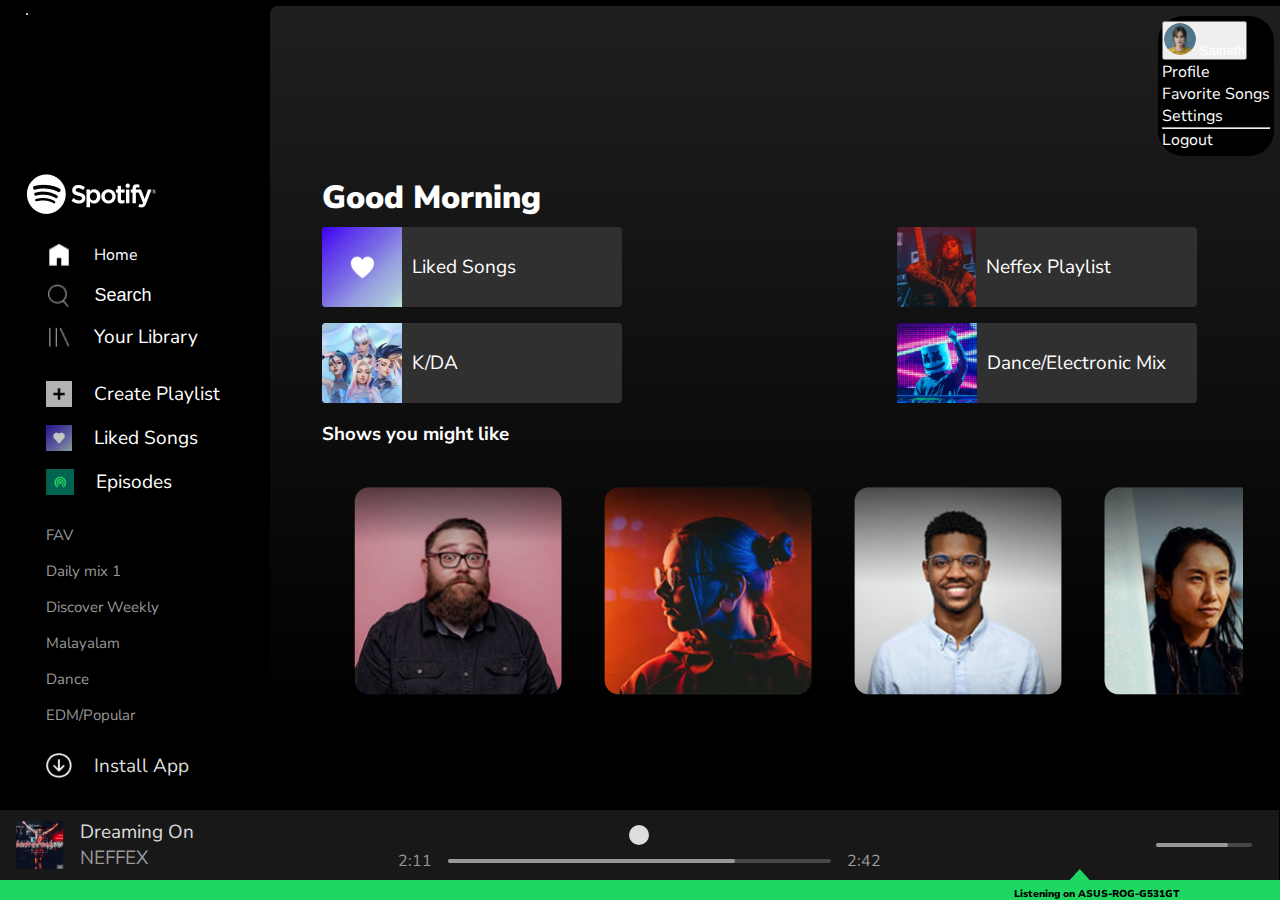
==== index.html @ b9960f8c "added file" ====
<!DOCTYPE html>
<html lang="en">

<head>
  <meta charset="UTF-8" />
  <meta name="viewport" content="width=device-width, initial-scale=1.0" />
  <title>Spotify - Web Player: Music for everyone</title>
  <link rel="icon" type="Image/x-icon"
    href="[data-uri]">
  <link rel="stylesheet" href="./style.css" />
  <meta name="description" content="Spotify is a digital music service that gives you access to millions of songs.">
  <link href="https://cdn.jsdelivr.net/npm/bootstrap@5.0.2/dist/css/bootstrap.min.css" rel="stylesheet"
    integrity="sha384-EVSTQN3/azprG1Anm3QDgpJLIm9Nao0Yz1ztcQTwFspd3yD65VohhpuuCOmLASjC" crossorigin="anonymous">
</head>

<body>
  <div class="main-conatiner">
    <!-- side-bar section -->
    <div class="side-bar">
      <div class="side-bar-content" style="overflow: scroll;">
        <hr><br><br><br>
        <!-- spotify logo -->
        <div class="spotify-logo">
          <a href="#"><br><br><br>
            <img src="Assests/Slogo.png" alt="Spotify logo" />
          </a>
        </div>
        <!-- home-search-library -->
        <div class="nav-item nav-line-seperation" style="cursor: pointer;">
          <div class="logo-flex">
            <img src="Assests/home.png" alt="" />Home
            <!-- <p>Home</p> -->
          </div>

          <div class="logo-flex">
            <img src="Assests/Search.png" alt="search-icon" />
            <input type="text" placeholder="Search" id="Search-bar" />
          </div>

          <div class="logo-flex">
            <img src="Assests/library.png" alt="Music library section" />
            <p>Your Library</p>
          </div>
        </div>
        <!-- list-song-episode -->
        <div class="nav-item nav-line-seperation" style="cursor: pointer;">
          <div class="logo-flex">
            <img src="Assests/plus.png" alt="add button" />
            <p>Create Playlist</p>
          </div>
          <div class="logo-flex">
            <img src="Assests/littleheart.png" alt="liked songs" />
            <p>Liked Songs</p>
          </div>
          <div class="logo-flex">
            <img src="Images/spotify-music-podcast.jpg" alt="podcast" />
            <p>Episodes</p>
          </div>
        </div>
        <!-- nav-list -->
        <div class="side-list">
          <ul class="nav-line-seperation">
            <li>FAV</li>
            <li>Daily mix 1</li>
            <li>Discover Weekly</li>
            <li>Malayalam</li>
            <li>Dance</li>
            <li>EDM/Popular</li>
          </ul>
        </div>
        <!-- install-section -->
        <div class="logo">
          <img src="Images/Install.png" alt="install" />
          <p>Install App</p>
        </div>
      </div>
    </div>

    <!-- ------------------------- -->
    <!-- main-content-area -->

    <div class="content-area">
      <!-- profile-header area -->
      <div class="profile-header">
        <div class="main-arrow">
          <i class="fa-solid fa-chevron-left arrow" style="font-size: x-large; cursor: pointer; color: #999;"></i>
          <i class="fa-solid fa-chevron-right arrow" style="font-size: x-large; cursor: pointer; color: #999;"></i>
        </div>
        <div class="main-profile">
          <div class="dropdown">
            <button class="btn dropdown-toggle" style="color: white;" type="button" id="dropdownMenuButton2"
              data-bs-toggle="dropdown" aria-expanded="false">
              <img src="Images/profile.png" style="height: 2rem; width: 2rem; margin-left: 0;" alt="profile picture" />
              Sainath
            </button>
            <ul class="dropdown-menu dropdown-menu-dark" aria-labelledby="dropdownMenuButton2">
              <li><a class="dropdown-item" href="#">Profile</a></li>
              <li><a class="dropdown-item" href="#">Favorite Songs</a></li>
              <li><a class="dropdown-item" href="#">Settings</a></li>
              <li>
                <hr class="dropdown-divider">
              </li>
              <li><a class="dropdown-item" href="#">Logout</a></li>
            </ul>
          </div>
        </div>
      </div>
      <!-- playlist and artist area -->
      <div class="playlist-artist-area">
        <!-- playlist area -->
        <h1>Good Morning</h1>
        <div class="playlist-area">
          <div class="playlist">
            <img src="Images/bigHeart.png" alt="liked songs" />
            <a style="text-decoration: none;" href="./playlist.html">
              <p style="color: #ffffff;">Liked Songs</p>
            </a>
          </div>

          <div class="playlist">
            <img src="Images/Group 1.png" alt="playlist-1" />
            <a style="text-decoration: none;" href="./album.html">
              <p style="color: #ffffff;">Neffex Playlist</p>
            </a>
          </div>

          <div class="playlist">
            <img src="Images/Anime.png" alt="playlist-2" />
            <a style="text-decoration: none;" href="./album.html">
              <p style="color: #ffffff;">K/DA</p>
            </a>
          </div>

          <div class="playlist">
            <img src="Images/Marshmellow.png" alt="playlist-3" />
            <a style="text-decoration: none;" href="./album.html">
              <p style="color: #ffffff;">Dance/Electronic Mix</p>
            </a>
          </div>
        </div>

        <!-- artist area -->
        <div class="artist-area">
          <div class="show-head">
            <h3>Shows you might like</h3>
            <p style="cursor: pointer;">SEE ALL</p>
          </div>
          <div class="shows-you-might-like">
            <div class="shows">
              <img src="Images/Weekly.png" alt="show-1" />
              <h4>Weekly motivation</h4>
              <h5>Ben lana scot</h5>
            </div>

            <div class="shows">
              <img src="Images/Meditation.png" alt="show-1" />
              <h4>Meditation Self</h4>
              <h5>Ibn Hussain Aleen </h5>
            </div>

            <div class="shows">
              <img src="Images/Words.png" alt="show-1" />
              <h4>Words Beyond Act...</h4>
              <h5>Samuel Scott</h5>
            </div>
            <div class="shows">
              <img src="Images/Alexa.png" alt="show-1" />
              <h4>The Alexa Show</h4>
              <h5>Adriana Tom</h5>
            </div>

            <div class="shows">
              <img src="Images/Mine.jpeg" alt="show-1" />
              <h4>Make You Mine</h4>
              <h5>Public</h5>
            </div>

            <div class="shows">
              <img src="Images/Atlantis.jpeg" alt="show-1" />
              <h4>Atlantis</h4>
              <h5>Seafret</h5>
            </div>
            <div class="shows">
              <img src="Images/Bones.jpeg" alt="show-1" />
              <h4>Bones</h4>
              <h5>Imagine Dragon</h5>
            </div>

            <div class="shows">
              <img src="Images/beliver.jpeg" alt="show-1" />
              <h4>Believer</h4>
              <h5>Imagine Dragon</h5>
            </div>

            <div class="shows">
              <img src="Images/free.jpeg" alt="show-1" />
              <h4>FREE.K</h4>
              <h5>Pitbull</h5>
            </div>
            <div class="shows">
              <img src="Images/hard.jpeg" alt="show-1" />
              <h4>Play Hard</h4>
              <h5>David Guetta</h5>
            </div>
            <div class="shows">
              <img src="Images/cheat.jpeg" alt="show-1" />
              <h4>Sex</h4>
              <h5>Cheat Codes</h5>
            </div>

            <div class="shows">
              <img src="Images/hentai.jpeg" alt="show-1" />
              <h4>Hentai Bitch</h4>
              <h5>Kodam</h5>
            </div>
          </div>
        </div>

        <br />
        <br />
        <br />
        <br />
        <br />
        <br />
        <br />
      </div>
    </div>
  </div>

  <!-- --------------------------- -->
  <!-- bottom-music player -->
  <div class="music-player">
    <div class="song-bar">
      <div class="song-infos">
        <div class="image-container">
          <img src="Images/DreamingOn.png" alt="" />
        </div>
        <div class="song-description">
          <p class="title">Dreaming On</p>
          <p class="artist">NEFFEX</p>
        </div>
      </div>
      <div class="icons">
        <img src="Images/greenheart.png" alt="" />
      </div>
    </div>
    <div class="progress-controller">
      <div class="control-buttons">
        <i class="fas fa-random"></i>
        <i class="fas fa-step-backward"></i>
        <i class="fa-solid fa-play play-pause"></i>
        <i class="fas fa-step-forward"></i>
        <i class="fa-solid fa-repeat fa-beat"></i>
      </div>
      <div class="progress-container">
        <span>2:11</span>
        <div class="progress-bar">
          <div class="progress"></div>
        </div>
        <span>2:42</span>
      </div>
    </div>
    <div class="other-features">
      <i class="fa-solid fa-microphone"></i>
      <i class="fa-solid fa-headphones"></i>
      <i class="fa-solid fa-laptop text-success"></i>
      <i class="fa-solid fa-volume-high"></i>
      <div class="volume-bar">
        <div class="progress-bar">
          <div class="progress"></div>
        </div>
        <i class="fa-sharp fa-solid fa-up-right-and-down-left-from-center"></i>
      </div>
    </div>
  </div>

  <div class="vector">
    <img src="Images/Vector 1.png" alt="vector-icon" />
  </div>

  <div class="footer">
    <div class="link-playlist">
    </div>
    <div class="final-footer">
      <i class="fa-solid fa-volume-high"></i>
      <a href="playlist.html" target="_blank">
        <h5 class="fw-bold text-align-center"
          style="align-items: center; margin-top: 3%; font-weight: 900; margin-left: .5rem;">Listening on
          ASUS-ROG-G531GT</h5>
      </a>
    </div>
  </div>
  <script src="https://kit.fontawesome.com/0b381e01ab.js" crossorigin="anonymous"></script>
  <script src="https://cdn.jsdelivr.net/npm/@popperjs/core@2.9.2/dist/umd/popper.min.js"
    integrity="sha384-IQsoLXl5PILFhosVNubq5LC7Qb9DXgDA9i+tQ8Zj3iwWAwPtgFTxbJ8NT4GN1R8p"
    crossorigin="anonymous"></script>
  <script src="https://cdn.jsdelivr.net/npm/bootstrap@5.0.2/dist/js/bootstrap.min.js"
    integrity="sha384-cVKIPhGWiC2Al4u+LWgxfKTRIcfu0JTxR+EQDz/bgldoEyl4H0zUF0QKbrJ0EcQF"
    crossorigin="anonymous"></script>
</body>

</html>
---- style.css ----
@import url('https://fonts.googleapis.com/css2?family=Nunito+Sans:opsz,wght@6..12,300;6..12,400&display=swap');


* {
  margin: 0;
  padding: 0;
  box-sizing: border-box !important;
}

:root {
  --dark: #000;
  --light-gary: rgb(36, 36, 36);
  --dark-gray: rgb(33, 33, 33);
  --gray-text: rgb(159, 159, 159);
  --light: rgb(255, 255, 255);
}

ul {
  list-style: none;
  list-style-position: outside;
}

p {
  /* font-size: 2vh; */
  font-size: 19px;
  font-weight: 400;
}

body,
html {
  height: 100%;
  background-color: var(--dark);
  color: var(--light) !important;

  font-family: 'Nunito Sans', sans-serif !important;
  display: flex !important;
  flex-direction: column !important;
  overflow: hidden !important;
}

a {
  color: var(--light);
  text-decoration: none;
}

.main-conatiner {
  display: flex;
  gap: 0.5rem;
  flex: 1;
  background-color: var(--dark);
  padding: 0.4rem;
  overflow: hidden;
  /* div which are inside container will have overflow */
}

/* ------------------------------- */
/* Side - Bar */


.side-bar {
  height: 89vh;
  width: 20vw;
  background-color: var(--dark);
  border-radius: 0.5rem;
  padding-left: 20px;
}

.side-bar-content {
  height: 98%;
  display: flex;
  flex-direction: column;
  align-items: flex-start;
  justify-content: space-around;

  margin-bottom: rem;


}

input {
  outline: none;
  border: none;
  display: block;
  background: black;
  overflow: visible;
  color: white;
  font-size: 18px;

}

input::placeholder {
  color: white;
  font-weight: 400;
}

/* spotify-logo */
.spotify-logo>img {
  height: 3.1rem;
  padding-left: 10px;
}

/* side-bar-logo and Heading */
.nav-item {
  width: 100%;
}

.logo-flex {
  display: flex;
  justify-content: start;
  align-items: center;
  padding: 6px 0px 6px 20px;
}

.logo-flex>img {
  height: 1.6rem;
  margin-right: 1.4rem;
}

.logo-flex:hover {
  background-color: var(--dark-gray);
}

.nav-line-seperation {
  line-height: 2rem;
}


.nav-item {
  width: 100%;
}

.logo {
  display: flex;
  justify-content: start;
  align-items: center;
  padding: 6px 0px 6px 20px;
  cursor: pointer;
  color: #ddd;
}

.logo:hover {
  color: white;
}

.logo>img {
  height: 1.6rem;
  margin-right: 1.4rem;
  cursor: pointer;
  color: #999;
}

.logo>img:hover {
  color: white;
}

/* nav-list */

.side-list>ul>li {
  padding: 2px 0px 2px 20px;
  font-size: 15px;
  font-weight: 400;
  color: #999;
  cursor: pointer;
}

.side-list>ul>li:hover {
  color: white;
}



/* -------------------------------------- */
/* Main-section */


.content-area {
  width: 80vw;
  height: 80%;
  display: flex;
  flex-direction: column;
  justify-content: start;
  align-items: center;
  border-radius: 0.5rem;
  background: linear-gradient(to bottom, rgb(32, 31, 31), black);

}

.content-area ::-webkit-scrollbar {
  display: none;
  ;
}

/* profile-header */

.profile-header {
  display: flex;
  flex-direction: row;
  align-items: center;
  justify-content: space-between;
  background: none;
  width: 96%;
  margin-top: 10px;
}

.main-profile {
  display: flex;
  align-items: center;
  background-color: var(--dark);
  padding: 5px 4px;
  gap: 10px;
  border-radius: 25px;
}

.main-profile img {
  border-radius: 50%;
}

.arrow {
  background-color: black;
  border-radius: 50%;
  width: 1.5rem;
  height: 1.5rem;
  text-align: center;
  text-justify: auto;
}

.arrow:hover {
  color: white !important;
}

.dropdown {
  border: none;
  color: #000 !important;
}

.main-arrow>img,
.main-profile>img {
  height: 5vh;
  width: 2.3vw;
}

.main-profile>p {
  font-size: 13px;
}

/*  playlist-artist-area*/
.playlist-artist-area {
  width: 90%;
  margin: 20px;
  overflow-y: auto;
  display: flex;
  align-items: flex-start;
  flex-direction: column;
  background: none;
}

.playlist-artist-area>h1 {
  font-weight: 900;
  color: white;
}

.playlist {
  display: flex;
  align-items: center;
  gap: 10px;
  background: rgb(48, 48, 48);
  width: 300px;
  margin-block: 8px;
  border-radius: 4px;
  transition: all 0.5s ease;
  color: white !important;
}

.playlist:hover {
  scale: 0.9;
}

.playlist>img {
  height: 80px;
}

/*  < !-- playlist area --> */

.playlist-area {
  width: 95%;
  display: flex;
  flex-wrap: wrap;
  justify-content: space-between;
  align-items: center;
  flex-direction: row;

}

/*  < !-- artist area --> */
.artist-area {
  width: 1103.0728759765625px;
  height: 663.9998168945312px;
  top: 438px;
  left: 419px;
  border: 1px;

}

.artist-area>p {
  float: right;
}

.show-head {
  display: flex;
  justify-content: space-between;
  width: 95%;
  padding-top: 10px;

}

.show-head>p {
  font-size: 16px;
  color: var(--gray-text);
}

.show-head>p:hover {
  color: var(--light);
}

.show-head>h3 {
  font-weight: 700;
}

.shows-you-might-like {
  width: 90%;
  display: flex;
  flex-direction: row;
  flex-wrap: wrap;
  justify-content: space-evenly;
  margin-top: 25px;
  gap: 15px;
  margin-left: 15px;

}

.shows {
  margin-block: 5px;
  display: flex;
  flex-direction: column;
  border-radius: 5px;
  align-items: center;
  justify-content: center;
  transition: all 1s ease;
  padding: 10px;
}

.shows>img {
  width: 207.7780303955078px;
  height: 207.92784118652344px;
  top: 528.3560791015625px;
  left: 440.7568359375px;
  border-radius: 14px;

}

.shows>h4 {
  padding-top: 5px;
}

.shows>h5 {
  color: var(--gray-text);
  padding: 5px;
}

.shows:hover {
  scale: 0.9;
  transition: all 1s ease-in-out 0s;
  box-shadow: 0px 0px 8px rgb(55, 54, 54);

}

/* ---------------------------------------- */
/* bottom music player */
.music-player {
  --primary-color: #ddd;
  --secondary-color: #999;
  --green-color: #2d5;
  --padding: 1em;
  background-color: #181818;
  display: flex;
  justify-content: center;
  align-items: center;
  position: fixed;
  bottom: 20px;
  /* Position the music player at the top */
  left: 0;
  /* Align the music player to the left */
  width: 100%;
  /* Make the music player take the full width of the viewport */
  color: var(--primary-color);
}

i {
  color: var(--secondary-color);
}

i:hover {
  color: var(--primary-color);
}

.song-bar {
  position: absolute;
  left: var(--padding);
  display: flex;
  flex-direction: row;
  align-items: center;
  justify-content: flex-start;
  gap: 1.5rem;
  width: 25%;
}

.log>image {
  width: 37px;
  height: 37px
}

.song-infos {
  display: flex;
  align-items: center;
  gap: 1em;
  transition: all 0.1 ease;
}

.image-container {
  --size: 3em;
  flex-shrink: 0;
  width: var(--size);
  height: var(--size);
}

.image-container img {
  width: 100%;
  height: 100%;
  object-fit: cover;
}

.song-description p {
  margin: 0em;
}

.title,
.artist {
  display: -webkit-box;
  -webkit-box-orient: vertical;
  -webkit-line-clamp: 1;
  overflow: hidden;
}

.title:hover,
.artist:hover {
  text-decoration: underline;
  color: var(--primary-color);
  cursor: pointer;
}

.image-container:hover {
  box-shadow: 0 0 5px 3px rgba(240, 240, 235, 0.7);
  cursor: pointer;
  transform: scale(110%);
}

.icons:hover {
  box-shadow: 0 0 5px 3px rgba(240, 240, 235, 0.7);
  cursor: pointer;
}

.artist {
  color: var(--secondary-color);
}

.music-player {
  height: 70px;
  width: 99.9%;
}

.icons {
  display: flex;
  gap: 1em;
}

.progress-controller {
  width: 100%;
  margin-top: 6px;
  display: flex;
  justify-content: center;
  flex-direction: column;
  align-items: center;
  gap: 0.3em;
  color: var(--secondary-color);
  cursor: pointer;
  padding-bottom: 5px;
}

.control-buttons {
  display: flex;
  align-items: center;
  justify-content: center;
  gap: 2em;
  margin-top: 8px;
}

.control-buttons i:hover {
  box-shadow: 0 0 3px 2px rgba(172, 172, 169, 0.7);
  cursor: pointer;
}

.play-pause {
  display: flex;
  align-items: center;
  justify-content: center;
  background-color: var(--primary-color);
  color: black;
  border-radius: 50%;
  padding: 10px;
  position: relative;
  margin-top: 8px;
}

.play-pause:hover {
  transform: scale(1.1);
  color: #111;
  background-color: var(--green-color);
}

.progress-container {
  width: 100%;
  display: flex;
  align-items: center;
  justify-content: center;
  gap: 1em;
  margin-bottom: 10px;
}

.progress-bar {
  height: 4px;
  border-radius: 10px;
  width: 30%;
  background-color: #ccc4;
}

.progress {
  position: relative;
  height: 100%;
  width: 75%;
  border-radius: 10px;
  background-color: var(--secondary-color);
}

.progress-bar:hover .progress {
  background-color: var(--green-color);
}

.progress-bar:hover .progress::after {
  content: "";
  position: absolute;
  --size: 1em;
  width: var(--size);
  height: var(--size);
  right: 0;
  border-radius: 50%;
  background-color: var(--primary-color);
  transform: translate(50%, calc(2px - 50%));
}

.other-features {
  position: absolute;
  right: var(--padding);
  display: flex;
  flex-direction: row;
  gap: 1em;
}

.volume-bar {
  display: flex;
  align-items: center;
  gap: 0.7em;
}

.other-features img:hover {
  box-shadow: 0 0 3px 1px rgba(240, 240, 235, 0.7);
  cursor: pointer;
}

.progress-bar:hover {
  box-shadow: 0 0 3px 3px rgba(131, 131, 128, 0.7);
  cursor: pointer;
}

.volume-bar .progress-bar {
  width: 6em;
}

.volume-bar .progress-bar:hover .progress::after {
  --size: 0.8em;
}

.vector img {
  bottom: 20px;
  position: fixed;
  right: 190px;
}

/* -------------------------final-footer------------------ */
.footer {
  bottom: 0;
  left: 0;
  right: 0;
  background-color: #1ed760;
  position: fixed;
  display: flex;
  justify-content: space-between;
  /* Align content to the right */
  align-items: center;
  width: 100%;
  height: 20px;
}

.final-footer {
  display: flex;
  align-items: center;
}

.final-footer h5 {
  margin-right: 100px;
  color: #000;
  font-size: 10px;
  font-weight: 700;
  line-height: normal;
}

.final-footer a {
  text-decoration: none;
  color: #000;
}

.final-footer img {
  margin-right: 10px;
  /* Add some space between the image and text */
}

.link-playlist {
  margin-left: 600px;
}

@media only screen and (max-width: 954px) and (min-width: 670px) {
  .side-bar {
    width: 30vw;
  }

  .content-area {
    width: 70vw;
  }

  .spotify-logo>img {
    height: 2.6rem !important;
  }

  .logo-flex>p {
    font-size: 16px;
  }

  input {
    font-size: 19px;
  }

  .logo-flex>img {
    height: 1.3rem;
    margin-right: 1.2rem;
  }

  .playlist {
    width: 250px;
    /* justify-content: space-between; */
  }

  .playlist>img {
    height: 75px;
  }

  .playlist-area {

    justify-content: space-between;

  }

  .song-extra-control {
    gap: 2px;
  }

  .play-music-area {
    height: 11vh;
    align-items: flex-start;
    margin-block: auto;
  }

  .play-music-area {

    align-items: flex-start;
    padding-top: 14px;
  }

  .song-extra-control>img {
    height: 2.2vh;
  }

  .song-playing-name>h4 {
    font-size: 14px;
  }

  .song-playing-name>p {
    font-size: 10px;
  }

  .music-art {
    width: 15%;
  }

  .song-playing {
    margin-left: 1vw;
    gap: 9px;
    width: 25vw;
  }
}

.green-notice {
  display: flex;
  align-items: center;
  justify-content: flex-end;
  position: fixed;
  width: 100%;
  bottom: 0;
  background-color: #1ED760;
  padding: 5px;
  margin-right: 10px;
}

@media only screen and (max-width: 671px) and (min-width: 579px) {
  .side-bar {
    width: 40vw;
  }

  .content-area {
    width: 100%;
  }

  .spotify-logo>img {
    height: 2rem !important;
  }


  .logo-flex>p {
    font-size: 14px;
  }

  input {
    font-size: 14px;
  }

  .logo-flex>img {
    height: 1.1rem;
    margin-right: 1.1rem;
  }

  .side-list>ul>li {

    font-size: 13px;

  }

  /* extra added */
  .song-extra-control {
    gap: 2px;
  }

  .play-music-area {
    height: 11vh;
    align-items: flex-start;
    margin-block: auto;
  }

  .play-music-area {

    align-items: flex-start;
    padding-top: 14px;
  }

  .song-extra-control>img {
    height: 2.2vh;
  }

  .song-playing-name>h4 {
    font-size: 14px;
  }

  .song-playing-name>p {
    font-size: 10px;
  }

  .music-art {
    width: 15%;
  }

  .song-playing {
    margin-left: 1vw;
    gap: 9px;
    width: 25vw;
  }
}

@media only screen and (max-width: 578px) and (min-width: 310px) {
  .side-bar {
    width: 40vw;
  }

  .content-area {
    width: 100%;
  }

  .spotify-logo>img {
    height: 1.8rem;
  }

  .logo-flex {

    padding: 6px 0px 2px 7px;
  }

  .logo-flex>p {
    font-size: 14px;
  }

  input {
    font-size: 14px;
  }

  .logo-flex>img {
    height: 0.9rem;
    margin-right: 0.9rem;
  }

  /* -- */
  .nav-line-seperation {
    line-height: 1.7;
  }

  .playlist {
    width: 190px;
  }

  .playlist>img {
    height: 40px;
  }

  .playlist>p {
    font-size: 14px;
  }

  .playlist-artist-area>h1 {
    font-weight: 900;
    color: white;
    font-size: 20px;
  }

  .show-head>h3 {
    font-weight: 700;
    font-size: 15px;
  }

  .show-head>p {
    font-size: 9px;
  }

  .ul>li {
    font-size: 13px;
  }

  /* -------- */
  .song-control {
    justify-content: space-between;

  }

  .song-extra-control {
    gap: 2px;
  }

  .play-music-area {
    height: 11vh;
    align-items: flex-start;
    margin-block: auto;
  }

  .play-music-area {

    align-items: center;
    padding-top: 0px;
  }

  .song-extra-control>img {
    height: 1.2vh;
  }

  .song-extra-control {
    margin-right: 4px;
  }

  .song-playing-name>h4 {
    font-size: 12px;
  }

  .song-playing-name>p {
    font-size: 10px;
  }

  .music-art {
    width: 13%;
  }

  .song-playing {
    margin-left: 1vw;
    gap: 5px;
    width: 32vw;
  }

  .like-a-song {
    height: 1.2vh;
  }

  #play-button {
    height: 2.1vh;
  }

  .song-control-upper {
    gap: 3px;
  }

  .song-control-lower {
    gap: 2px;
  }

  .song-control-lower>img {
    width: 50%;
  }

  .song-control-lower>p {
    font-size: 9px;
  }

  #volume {

    width: 20%;

  }

  .shows>img {
    width: 65%;
  }

  .side-list>ul>li {

    font-size: 10px;

  }

  .side-list>ul>li {
    padding: 2px 0px 2px 7px;

  }
}

/* smaller screen */
@media only screen and (max-width:310px) {
  li {
    font-size: 8px;
  }

  .shows>img {
    width: 50%;
  }

  .shows>h4 {
    font-size: 16px;
  }




}

/* landscape mode  */
@media only screen and(orientation: landscape) {
  .side-bar {
    overflow-y: auto;
    padding-top: 80px;
  }

  .content-area {
    overflow-y: auto;
    padding-top: 50px;
  }

  .content-area {

    padding-top: 19px;
  }
}
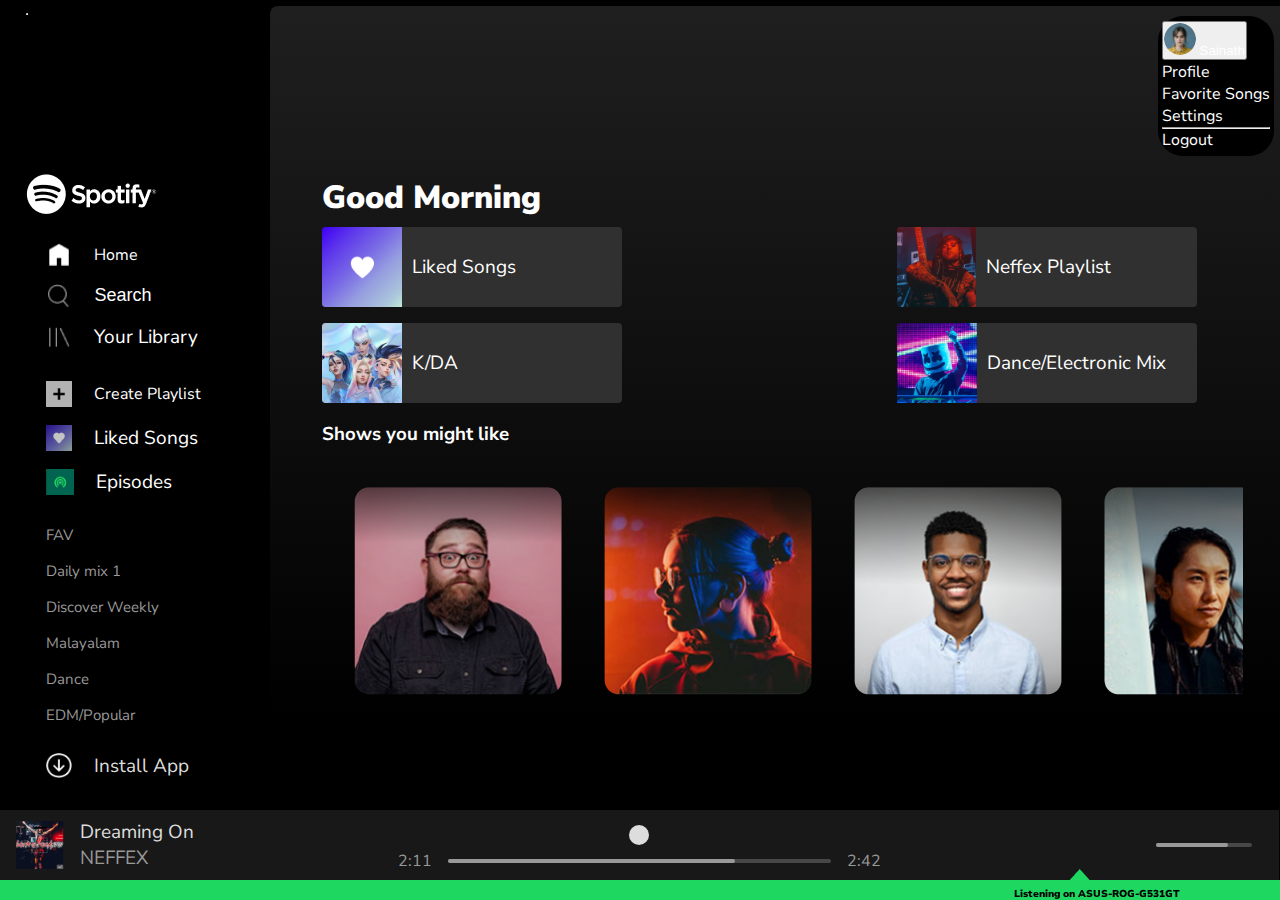
==== commit 37101376: "added file" ====
--- a/index.html
+++ b/index.html
@@ -46,7 +46,8 @@
         <div class="nav-item nav-line-seperation" style="cursor: pointer;">
           <div class="logo-flex">
             <img src="Assests/plus.png" alt="add button" />
-            <p>Create Playlist</p>
+            <!-- <p>Create Playlist</p> -->
+            <a href="playlist.html">Create Playlist</a>
           </div>
           <div class="logo-flex">
             <img src="Assests/littleheart.png" alt="liked songs" />
